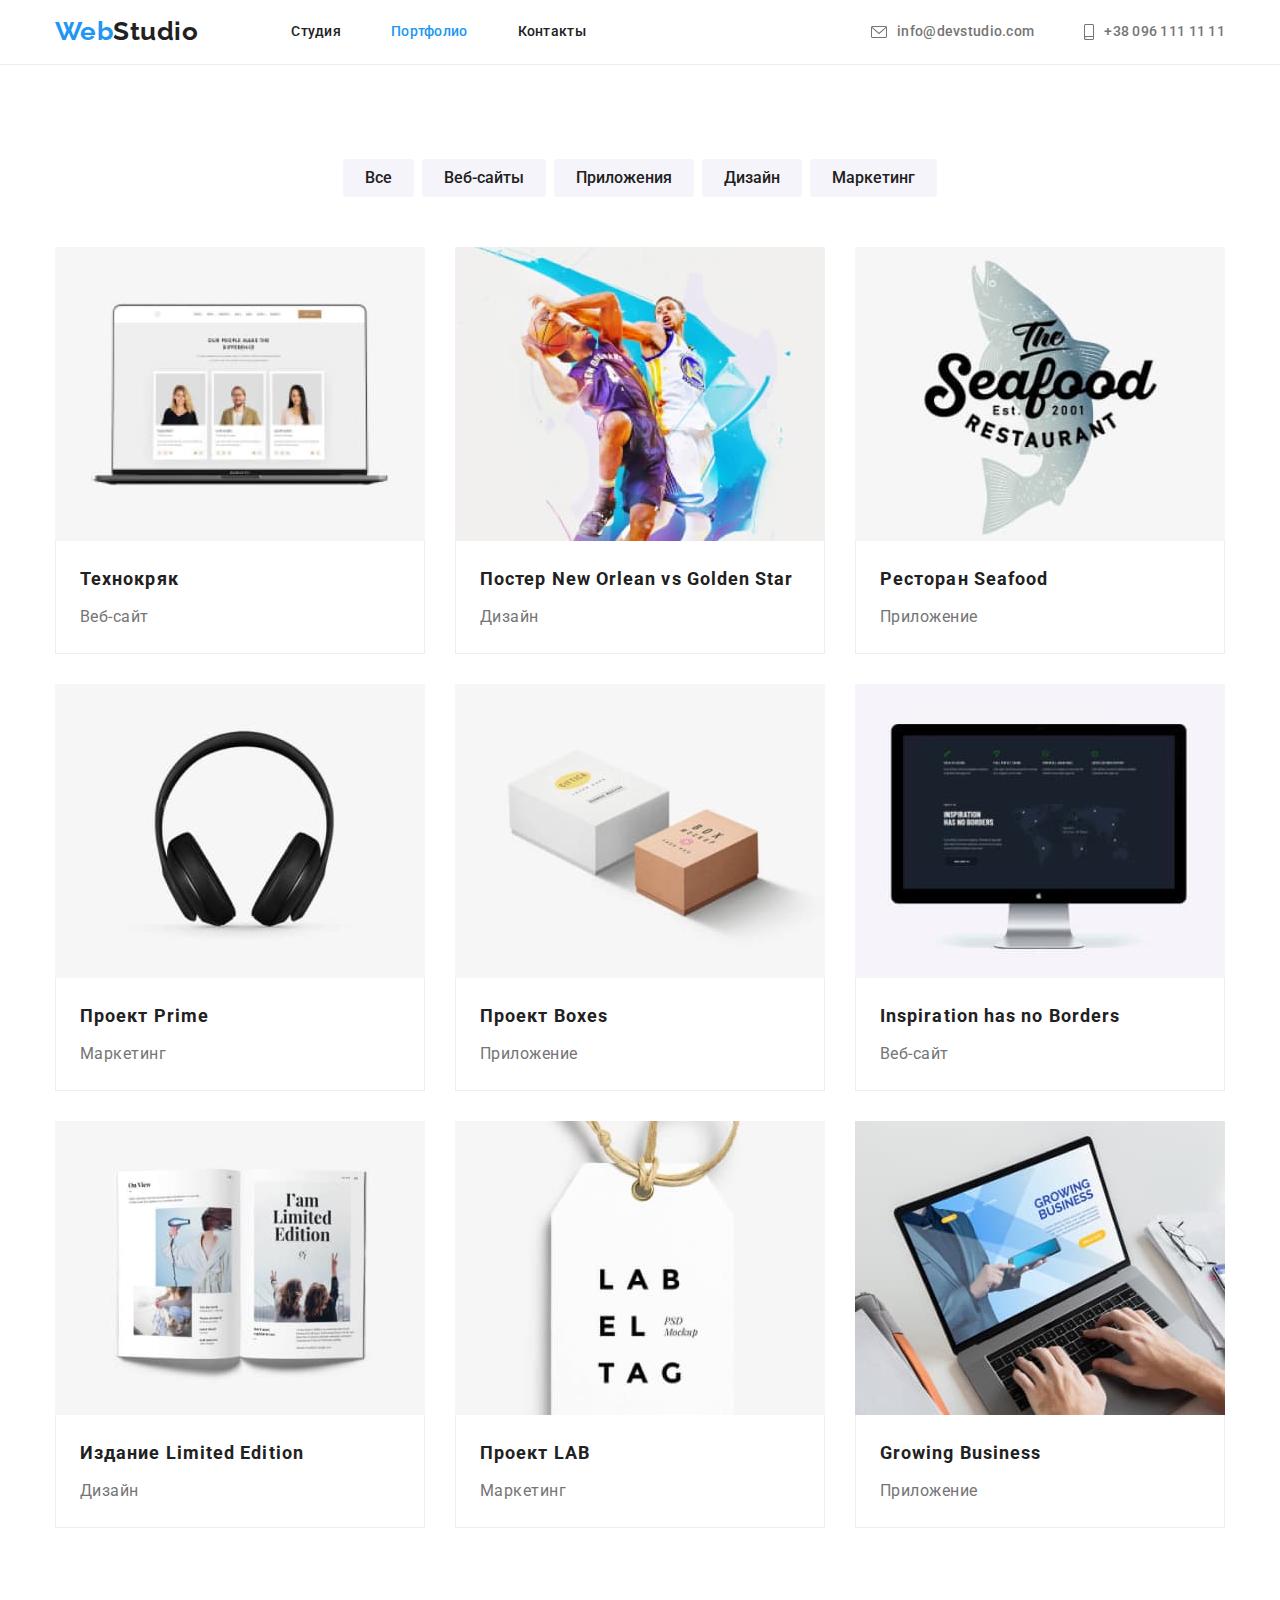
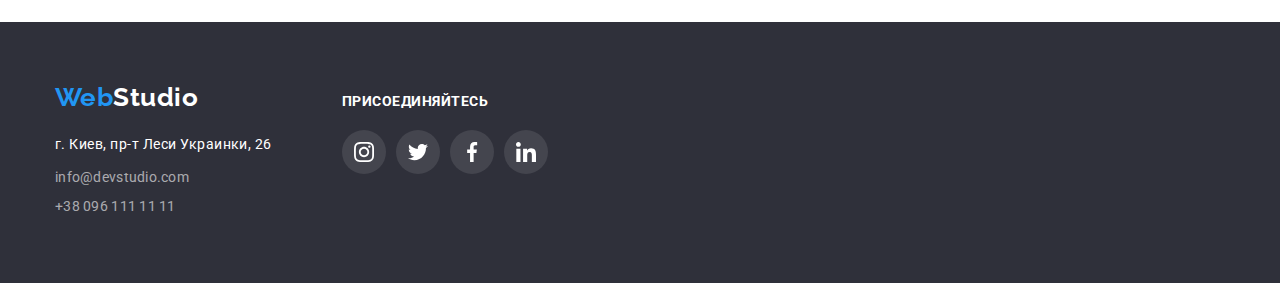
==== portfolio.html @ b36cdd22 "we-do title" ====
<!DOCTYPE html>
<html lang="ru">
  <head>
    <meta charset="UTF-8" />
    <meta name="viewport" content="width=device-width, initial-scale=1.0" />
    <title>WebStudio</title>

    <link
      href="https://fonts.googleapis.com/css2?family=Raleway:wght@700&family=Roboto:wght@400;500;700;900&display=swap"
      rel="stylesheet"
    />
    <link rel="stylesheet" href="./css/normalize.css" />
    <link rel="stylesheet" href="./css/styles.css" />
  </head>
  <body class="page">
    <header class="header">
      <div class="container head">
        <nav class="site-nav">
          <a href="./index.html" class="logo"
            ><span class="logoblue">Web</span>Studio</a
          >
          <ul class="site-nav list">
            <li class="site-nav item">
              <a href="./index.html" class="link nav">Студия</a>
            </li>
            <li class="site-nav item">
              <a href="./portfolio.html" class="link nav current">Портфолио</a>
            </li>
            <li class="site-nav item">
              <a href="" class="link nav">Контакты</a>
            </li>
          </ul>
        </nav>
        <ul class="site-nav list">
          <li class="site-nav item">
            <a href="mailto:info@devstudio.com" class="link nav mail">
              <svg class="envelope-icon">
                <use href="./img/sprite.svg#envelope"></use>
              </svg>
              info@devstudio.com
            </a>
          </li>
          <li class="site-nav item">
            <a href="tel:+380961111111" class="link nav phone">
              <svg class="smartphone-icon">
                <use href="./img/sprite.svg#smartphone"></use>
              </svg>
              +38 096 111 11 11
            </a>
          </li>
        </ul>
      </div>
    </header>

    <main>
      <section class="portfolio-section">
        <div class="container">
          <h1 class="section-title no-title">Портфолио</h1>

          <ul class="portfolio-nav list">
            <li class="portfolio-but-item">
              <button type="button" class="portfolio-nav button">Все</button>
            </li>
            <li class="portfolio-but-item">
              <button type="button" class="portfolio-nav button">
                Веб-сайты
              </button>
            </li>
            <li class="portfolio-but-item">
              <button type="button" class="portfolio-nav button">
                Приложения
              </button>
            </li>
            <li class="portfolio-but-item">
              <button type="button" class="portfolio-nav button">Дизайн</button>
            </li>
            <li class="portfolio-but-item">
              <button type="button" class="portfolio-nav button">
                Маркетинг
              </button>
            </li>
          </ul>
          <ul class="portfolio list">
            <li class="portfolio item">
              <img
                src="./img/technocrack.jpg"
                alt="Пример интерфейса сайта"
                class="portfolio-img"
                width="370"
              />

              <div class="card-text block">
                <h2 class="card-title">Технокряк</h2>
                <p class="card-text">Веб-сайт</p>
              </div>
            </li>
            <li class="portfolio item">
              <img
                src="./img/poster.jpg"
                alt="Постер"
                class="portfolio-img"
                width="370"
              />
              <div class="card-text block">
                <h2 class="card-title">Постер New Orlean vs Golden Star</h2>
                <p class="card-text">Дизайн</p>
              </div>
            </li>
            <li class="portfolio item">
              <img
                src="./img/restaurant.jpg"
                alt="Лого ресторана"
                class="portfolio-img"
                width="370"
              />
              <div class="card-text block">
                <h2 class="card-title">Ресторан Seafood</h2>
                <p class="card-text">Приложение</p>
              </div>
            </li>
            <li class="portfolio item">
              <img
                src="./img/headphones.jpg"
                alt="Наушники"
                class="portfolio-img"
                width="370"
              />
              <div class="card-text block">
                <h2 class="card-title">Проект Prime</h2>
                <p class="card-text">Маркетинг</p>
              </div>
            </li>
            <li class="portfolio item">
              <img
                src="./img/boxes.jpg"
                class="portfolio-img"
                alt="Коробки"
                width="370"
              />
              <div class="card-text block">
                <h2 class="card-title">Проект Boxes</h2>
                <p class="card-text">Приложение</p>
              </div>
            </li>
            <li class="portfolio item">
              <img
                src="./img/inspiration.jpg"
                alt="Вдохновение"
                class="portfolio-img"
                width="370"
              />
              <div class="card-text block">
                <h2 class="card-title">Inspiration has no Borders</h2>
                <p class="card-text">Веб-сайт</p>
              </div>
            </li>
            <li class="portfolio item">
              <img
                src="./img/magazine.jpg"
                alt="Открытый журнал"
                class="portfolio-img"
                width="370"
              />
              <div class="card-text block">
                <h2 class="card-title">Издание Limited Edition</h2>
                <p class="card-text">Дизайн</p>
              </div>
            </li>
            <li class="portfolio item">
              <img
                src="./img/label.jpg"
                alt="Ярлык"
                class="portfolio-img"
                width="370"
              />
              <div class="card-text block">
                <h2 class="card-title">Проект LAB</h2>
                <p class="card-text">Маркетинг</p>
              </div>
            </li>
            <li class="portfolio item">
              <img
                src="./img/businessapp.jpg"
                alt="Интерфейс приложения"
                class="portfolio-img"
                width="370"
              />
              <div class="card-text block">
                <h2 class="card-title">Growing Business</h2>
                <p class="card-text">Приложение</p>
              </div>
            </li>
          </ul>
        </div>
      </section>
    </main>

    <footer>
      <div class="container footer">
        <div class="contacts-footer">
          <a href="./index.html" class="logo footerlogo"
            ><span class="logoblue">Web</span>Studio</a
          >
          <address class="address">
            <p class="address-text">г. Киев, пр-т Леси Украинки, 26</p>
            <ul class="list">
              <li>
                <a href="mailto:info@devstudio.com" class="link footer-link"
                  >info@devstudio.com</a
                >
              </li>
              <li>
                <a href="tel:+380961111111" class="link footer-link"
                  >+38 096 111 11 11</a
                >
              </li>
            </ul>
          </address>
        </div>

        <div class="join-footer">
          <p class="join-text">присоединяйтесь</p>
          <ul class="social list">
            <li class="social-item">
              <a href="" class="icon-social">
                <svg class="social-icon-svg">
                  <use href="./img/sprite.svg#instagram"></use>
                </svg>
              </a>
            </li>
            <li class="social-item">
              <a href="" class="icon-social">
                <svg class="social-icon-svg">
                  <use href="./img/sprite.svg#twitter"></use>
                </svg>
              </a>
            </li>
            <li class="social-item">
              <a href="" class="icon-social">
                <svg class="social-icon-svg">
                  <use href="./img/sprite.svg#facebook"></use>
                </svg>
              </a>
            </li>
            <li class="social-item">
              <a href="" class="icon-social">
                <svg class="social-icon-svg">
                  <use href="./img/sprite.svg#linkedin"></use>
                </svg>
              </a>
            </li>
          </ul>
        </div>
      </div>
    </footer>
  </body>
</html>
---- css/styles.css ----
:root {
  --primary-text-color: #757575;
  --title-text-color: #212121;
  --accent-color: #2196f3;
  --white-color: #ffffff;
  --button-background: #f5f4fa;
  --footer-link-color: rgba(255, 255, 255, 0.6);
  --secondary-background: #2f303a;
  --grey-background: #f5f4fa;
  --icon-grey: #afb1b8;
}

*,
::after,
::before {
  box-sizing: border-box;
}

h1,
h2,
h3,
h4,
h5,
h6,
p {
  margin-top: 0;
  margin-bottom: 0;
}

img {
  display: block;
}

.container.head {
  display: flex;
  justify-content: space-between;
}

.container {
  margin-left: auto;
  margin-right: auto;
  width: 1200px;
  padding-left: 15px;
  padding-right: 15px;
}

.list {
  margin: 0;
  padding: 0;
  list-style: none;
}

.header {
  border-bottom: 1px solid #ececec;
}

.page {
  color: var(--primary-text-color);
  background-color: var(--white-color);

  font-family: Roboto, sans-serif;
  letter-spacing: 0.03em;
}
.logo {
  color: var(--title-text-color);

  font-family: Raleway;
  font-weight: bold;
  font-size: 26px;
  line-height: 1.2;
  text-decoration: none;
}
.logoblue {
  color: var(--accent-color);
}

/* Site nav */

.site-nav {
  display: flex;
  align-items: center;
}

.site-nav.list {
  margin-left: 93px;
}

.link {
  color: var(--title-text-color);

  font-weight: 500;
  font-size: 14px;
  line-height: 1.14;
  letter-spacing: 0.02em;
  text-decoration: none;
}

.link.nav {
  display: block;
  padding-top: 24px;
  padding-bottom: 24px;
}

.link.mail {
  color: var(--primary-text-color);
  display: inline-flex;
  align-items: center;
}

.envelope-icon {
  fill: currentColor;
  width: 16px;
  height: 12px;
  margin-right: 10px;
  background-size: contain;
  background-repeat: no-repeat;
  background-position: center;
}

.link.phone {
  color: var(--primary-text-color);
  display: inline-flex;
  align-items: center;
}

.smartphone-icon {
  fill: currentColor;
  width: 10px;
  height: 16px;
  margin-right: 10px;
  background-size: contain;
  background-repeat: no-repeat;
  background-position: center;
}

.link:hover,
.link:focus {
  color: var(--accent-color);
}
.link.current {
  color: var(--accent-color);
}

.site-nav .item {
  margin-right: 50px;
}

.site-nav .item:last-child {
  margin-right: 0;
}

.hero {
  display: flex;
  flex-direction: column;
  justify-content: center;
  align-items: center;
  max-width: 1600px;
  height: 600px;
  margin-left: auto;
  margin-right: auto;
  text-align: center;
  background-color: #c4c4c4;
  background-image: linear-gradient(
      rgba(47, 48, 58, 0.4) 0%,
      rgba(47, 48, 58, 0.4) 100%
    ),
    url(../img/hero-background.jpg);
  background-repeat: no-repeat;
  background-position: center;
  background-size: cover;
}

.hero-title {
  margin-top: 0;
  margin-bottom: 30px;
  margin-left: auto;
  margin-right: auto;
  width: 696px;
  color: var(--white-color);

  font-weight: 900;
  font-size: 44px;
  line-height: 1.36;
  letter-spacing: 0.06em;
  text-transform: uppercase;
}

.section {
  padding-top: 94px;
  padding-bottom: 94px;
  color: var(--primary-text-color);

  font-size: 14px;
  line-height: 1.7;
}

.section-title {
  margin-top: 0;
  margin-bottom: 50px;
  color: var(--title-text-color);

  font-weight: 700;
  font-size: 36px;
  line-height: 1.7;

  text-align: center;
}

.section-title.no-title {
  margin-bottom: 0;
  font-size: 0;
}

.section.feature {
  padding-bottom: 0;
}

.feature.list {
  display: flex;
  justify-content: center;
}
.feature-title {
  margin-bottom: 10px;
  color: var(--title-text-color);

  font-weight: 700;
  font-size: 14px;
  line-height: 1.14;
  text-transform: uppercase;
}
.feature.item {
  margin-right: 30px;
  width: 270px;
}

.feature.item:last-child {
  margin-right: 0;
}
.feature-icon-block {
  display: block;
  margin-bottom: 30px;
  padding: 25px 100px;
  background-color: var(--button-background);
}

.feature-icon {
  width: 70px;
  height: 70px;
}

.feature-text {
  font-size: 14px;
  line-height: 1.7;
}

.we-do.list {
  display: flex;
  justify-content: center;
}

.we-do.item {
  width: 370px;
  margin-right: 30px;
}
.we-do.item:last-child {
  margin-right: 0;
}

.we-do-img {
  display: block;
}

.we-do-title {
  position: relative;
}

.we-do-text {
  background-color: rgba(47, 48, 58, 0.8);
  color: var(--white-color);
  position: absolute;
  padding-top: 27px;
  padding-bottom: 27px;
  font-weight: 700;
  font-size: 14px;
  line-height: 1, 14;
  text-align: center;
  text-transform: uppercase;
  width: 370px;
  bottom: 0;
  right: 0;
}

.section.team {
  background-color: var(--grey-background);
}

.team.list {
  display: flex;
  justify-content: center;
}

.team.item {
  border-radius: 4px;
  box-shadow: 0px 1px 3px rgba(0, 0, 0, 0.12), 0px 1px 1px rgba(0, 0, 0, 0.14),
    0px 2px 1px rgba(0, 0, 0, 0.2);
  margin-right: 30px;
  background-color: var(--white-color);
}

.team.item:last-child {
  margin-right: 0;
}

.team-content {
  padding-top: 30px;
  padding-bottom: 30px;
  padding-left: 30px;
  padding-right: 30px;
}

.team-title {
  margin-bottom: 10px;
  color: var(--title-text-color);
  text-align: center;

  font-weight: 500;
  font-size: 16px;
  line-height: 1.19;
}
.team-img {
  display: block;
}

.team-text {
  margin-bottom: 16px;
  font-size: 16px;
  line-height: 1.19;
  text-align: center;
}

.social.list {
  display: flex;
  justify-content: center;
  height: 44px;
}

.icon-social {
  display: flex;
  justify-content: center;
  align-items: center;
  width: 44px;
  height: 44px;
  color: var(--icon-grey);
  background-color: var(--white-color);
  border-radius: 50%;
}

.social-icon-svg {
  width: 20px;
  height: 20px;
  fill: currentColor;
}

.icon-social:hover,
.icon-social:focus {
  background-color: var(--accent-color);
  color: var(--white-color);
}

.social-item {
  margin-right: 10px;
}
.social-item:last-child {
  margin-right: 0;
}

.card-title {
  padding-bottom: 4px;
  color: var(--title-text-color);
  font-weight: 700;
  font-size: 18px;
  line-height: 2;
  letter-spacing: 0.06em;
}

.card-text {
  font-size: 16px;
  line-height: 2;
}

.button {
  display: inline-block;
  border-radius: 4px;

  background-color: var(--accent-color);
  color: var(--white-color);

  font-family: inherit;
  text-decoration: none;
  text-align: center;
}

.hero > .button {
  display: flex;
  align-items: center;
  min-width: 200px;
  min-height: 50px;
  padding: 10px 32px;

  font-weight: 700;
  font-size: 16px;
  line-height: 1, 9;

  letter-spacing: 0.06em;
}
.hero > .button:hover {
  background: #188ce8;
}

.clients.list {
  display: flex;
  justify-content: center;
}

.clients.item {
  margin-right: 30px;
}
.clients.item:last-child {
  margin-right: 0;
}
.clients-link {
  width: 170px;
  height: 90px;
  display: flex;
  justify-content: center;
  align-items: center;
  border: 1px solid;
  border-color: var(--icon-grey);
  color: var(--icon-grey);
  box-sizing: border-box;
  border-radius: 4px;
}

.clients-link:hover {
  border-color: var(--accent-color);
  color: var(--accent-color);
}

.clients-icon {
  fill: currentColor;
}
.clients-icon.logo-1 {
  width: 44px;
  height: 49px;
}
.clients-icon.logo-2 {
  width: 40px;
  height: 52px;
}
.clients-icon.logo-3 {
  width: 41px;
  height: 43px;
}
.clients-icon.logo-4 {
  width: 80px;
  height: 42px;
}
.clients-icon.logo-5 {
  width: 59px;
  height: 47px;
}
.clients-icon.logo-6 {
  width: 88px;
  height: 45px;
}

.clients.section-title {
  margin-bottom: 50px;
}

.client-img {
  width: 170px;
  height: 90px;
}

.portfolio-section {
  padding-top: 94px;
  padding-bottom: 94px;
}

.portfolio-nav.list {
  display: flex;
  justify-content: center;
  margin-bottom: 50px;
}

.portfolio-nav.button {
  padding: 6px 22px;
  border-radius: 4px;
  border: 0;
  background-color: var(--button-background);
  color: var(--title-text-color);

  font-weight: 500;
  font-size: 16px;
  line-height: 1.6;
}

.portfolio-nav.button:hover,
.portfolio-nav.button:focus {
  background-color: var(--accent-color);
  color: var(--white-color);
  cursor: pointer;
}

.portfolio-but-item {
  margin-right: 8px;
}

.portfolio-but-item:last-child {
  margin-right: 0;
}

.portfolio.list {
  display: flex;
  flex-wrap: wrap;
}

.portfolio.item {
  width: 370px;
  margin-right: 30px;
  margin-bottom: 30px;
}

.card-text.block {
  border-left: 1px;
  border-right: 1px;
  border-bottom: 1px;
  border-left-style: solid;
  border-right-style: solid;
  border-bottom-style: solid;
  border-color: #eeeeee;

  padding-left: 24px;
  padding-right: 24px;
  padding-top: 20px;
  padding-bottom: 20px;
}

.portfolio.item:nth-child(3n) {
  margin-right: 0;
  margin-bottom: 30px;
}

.portfolio.item:nth-last-child(-n + 3) {
  margin-bottom: 0;
}

.portfolio-img {
  display: block;
}

.portfolio.item:hover {
  box-shadow: 0px 1px 1px rgba(0, 0, 0, 0.12), 0px 4px 4px rgba(0, 0, 0, 0.06),
    1px 4px 6px rgba(0, 0, 0, 0.16);
  cursor: pointer;
}

footer {
  padding-top: 60px;
  padding-bottom: 60px;
  background-color: #2f303a;
}

.address {
  color: var(--white-color);

  font-style: normal;
  font-size: 14px;
  line-height: 1.7;
}
.address-text {
  display: inline-block;
  margin-bottom: 9px;
}

.footer-link {
  display: inline-block;
  margin-bottom: 9px;
  color: var(--footer-link-color);

  font-weight: 400;
}

.logo.footerlogo {
  display: inline-block;
  margin-bottom: 20px;
  color: var(--white-color);
}

.container.footer {
  display: flex;
}

.contacts-footer {
  margin-right: 70px;
}

.join-footer {
  margin-top: 12px;
}

.join-text {
  font-weight: 700;
  font-size: 14px;
  line-height: 1.14;
  text-transform: uppercase;
  color: var(--white-color);
  margin-bottom: 20px;
}

footer .social.list {
  display: flex;
}

footer .icon-social {
  display: flex;
  justify-content: center;
  align-items: center;
  width: 44px;
  height: 44px;
  background-color: rgba(255, 255, 255, 0.1);
  border-radius: 50%;
}

footer .icon-social:hover,
.icon-social:focus {
  background-color: var(--accent-color);
}

footer .social-icon-svg {
  width: 20px;
  height: 20px;
  fill: var(--white-color);
}

.icon {
  width: 50px;
  height: 50px;
  margin: 0.5em;
}
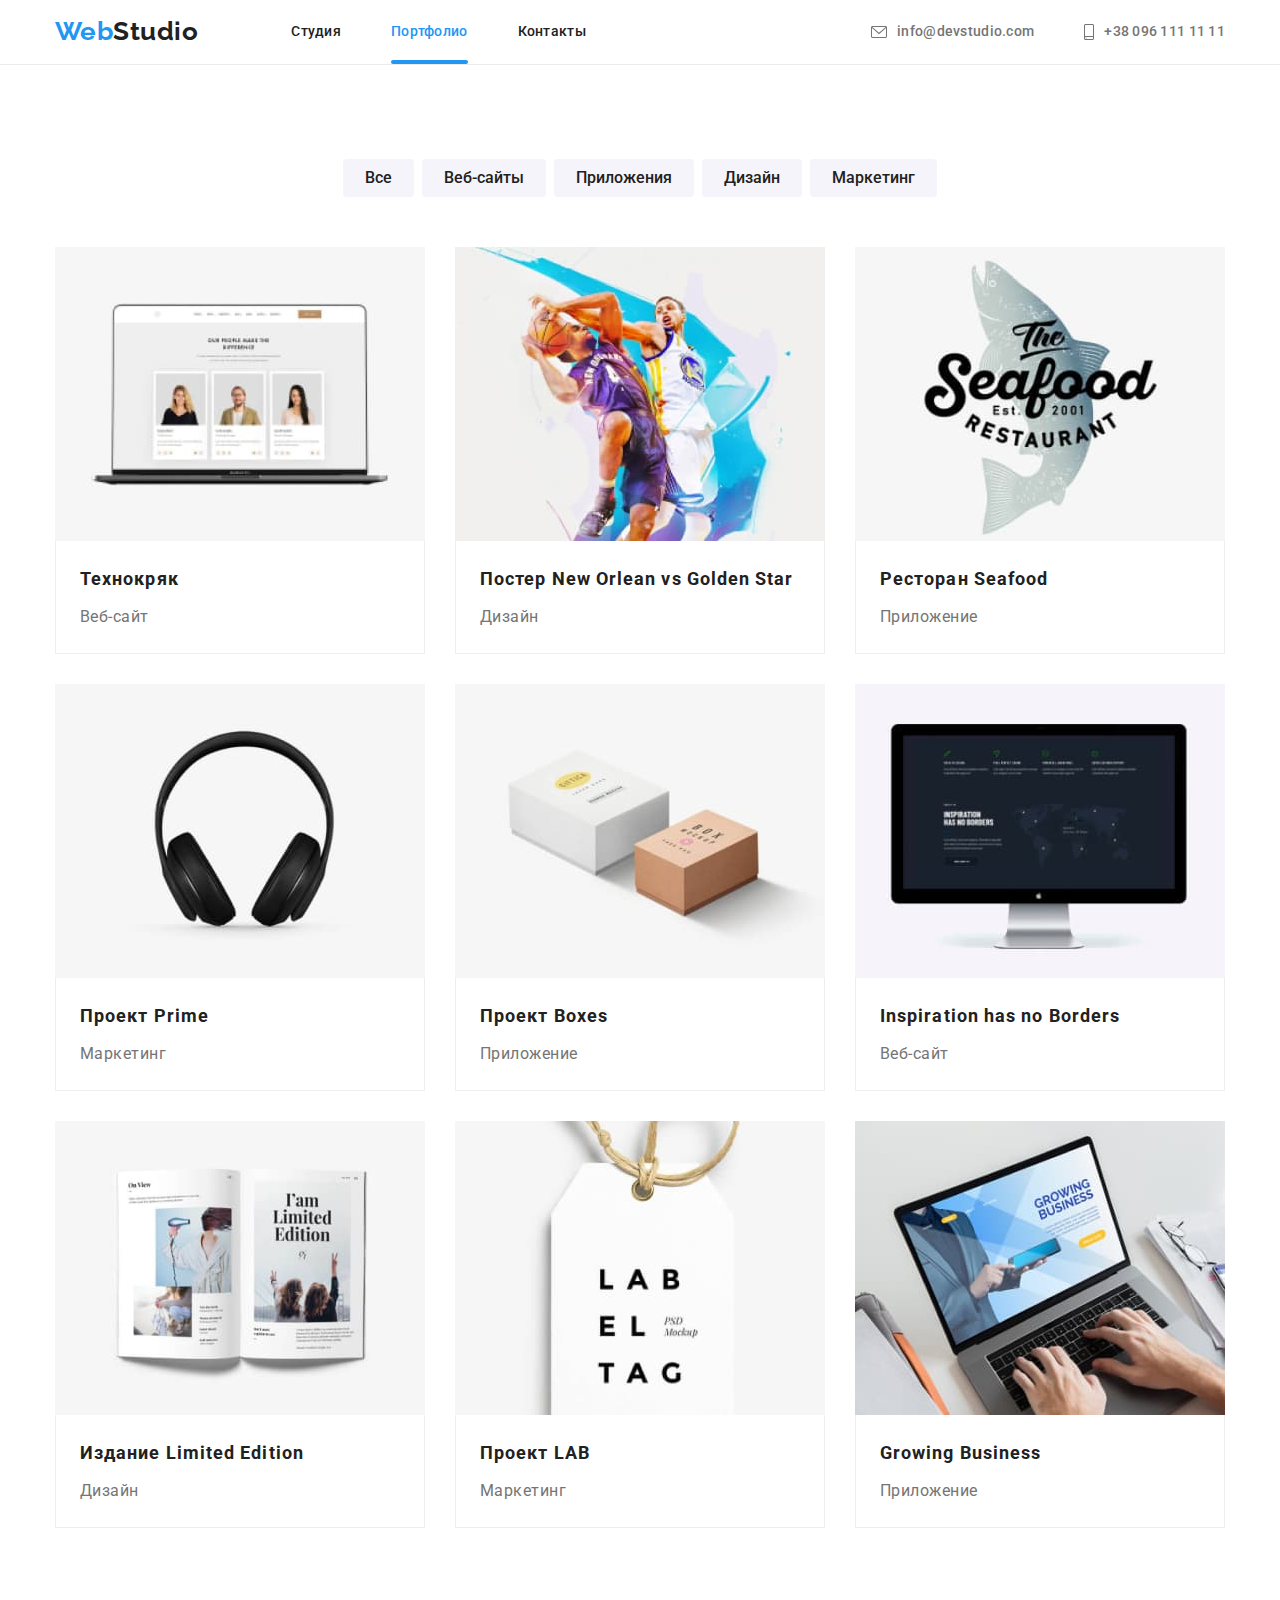
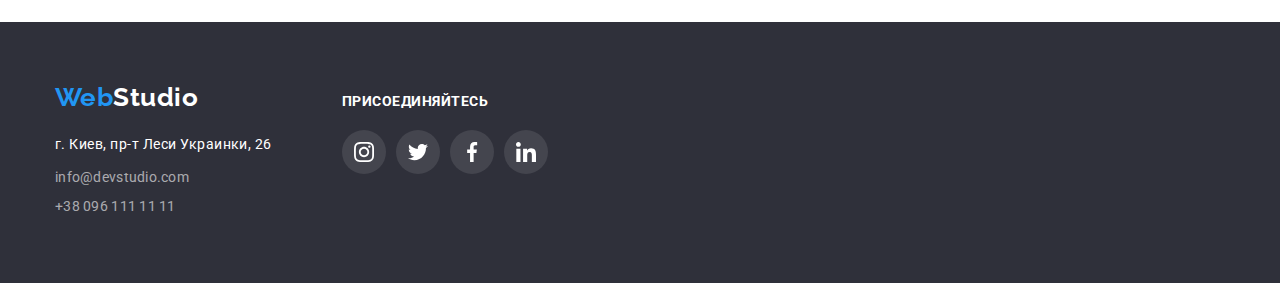
==== commit ea435135: "hidden-text" ====
--- a/portfolio.html
+++ b/portfolio.html
@@ -82,113 +82,193 @@
           </ul>
           <ul class="portfolio list">
             <li class="portfolio item">
-              <img
-                src="./img/technocrack.jpg"
-                alt="Пример интерфейса сайта"
-                class="portfolio-img"
-                width="370"
-              />
-
-              <div class="card-text block">
-                <h2 class="card-title">Технокряк</h2>
-                <p class="card-text">Веб-сайт</p>
-              </div>
-            </li>
-            <li class="portfolio item">
-              <img
-                src="./img/poster.jpg"
-                alt="Постер"
-                class="portfolio-img"
-                width="370"
-              />
-              <div class="card-text block">
-                <h2 class="card-title">Постер New Orlean vs Golden Star</h2>
-                <p class="card-text">Дизайн</p>
-              </div>
-            </li>
-            <li class="portfolio item">
-              <img
-                src="./img/restaurant.jpg"
-                alt="Лого ресторана"
-                class="portfolio-img"
-                width="370"
-              />
-              <div class="card-text block">
-                <h2 class="card-title">Ресторан Seafood</h2>
-                <p class="card-text">Приложение</p>
-              </div>
-            </li>
-            <li class="portfolio item">
-              <img
-                src="./img/headphones.jpg"
-                alt="Наушники"
-                class="portfolio-img"
-                width="370"
-              />
-              <div class="card-text block">
-                <h2 class="card-title">Проект Prime</h2>
-                <p class="card-text">Маркетинг</p>
-              </div>
-            </li>
-            <li class="portfolio item">
-              <img
-                src="./img/boxes.jpg"
-                class="portfolio-img"
-                alt="Коробки"
-                width="370"
-              />
-              <div class="card-text block">
-                <h2 class="card-title">Проект Boxes</h2>
-                <p class="card-text">Приложение</p>
-              </div>
-            </li>
-            <li class="portfolio item">
-              <img
-                src="./img/inspiration.jpg"
-                alt="Вдохновение"
-                class="portfolio-img"
-                width="370"
-              />
-              <div class="card-text block">
-                <h2 class="card-title">Inspiration has no Borders</h2>
-                <p class="card-text">Веб-сайт</p>
-              </div>
-            </li>
-            <li class="portfolio item">
-              <img
-                src="./img/magazine.jpg"
-                alt="Открытый журнал"
-                class="portfolio-img"
-                width="370"
-              />
-              <div class="card-text block">
-                <h2 class="card-title">Издание Limited Edition</h2>
-                <p class="card-text">Дизайн</p>
-              </div>
-            </li>
-            <li class="portfolio item">
-              <img
-                src="./img/label.jpg"
-                alt="Ярлык"
-                class="portfolio-img"
-                width="370"
-              />
-              <div class="card-text block">
-                <h2 class="card-title">Проект LAB</h2>
-                <p class="card-text">Маркетинг</p>
-              </div>
-            </li>
-            <li class="portfolio item">
-              <img
-                src="./img/businessapp.jpg"
-                alt="Интерфейс приложения"
-                class="portfolio-img"
-                width="370"
-              />
-              <div class="card-text block">
-                <h2 class="card-title">Growing Business</h2>
-                <p class="card-text">Приложение</p>
-              </div>
+              <a href="" class="portfolio-link">
+                <div class="text-hidden">
+                  <img
+                    src="./img/technocrack.jpg"
+                    alt="Пример интерфейса сайта"
+                    class="portfolio-img"
+                    width="370"
+                  />
+                  <p class="text-comment">
+                    Технокряк это современная площадка распространения
+                    коронавируса. Компании используют эту платформу для
+                    цифрового шпионажа и атак на защищённые сервера конкурентов.
+                  </p>
+                </div>
+                <div class="card-text block">
+                  <h2 class="card-title">Технокряк</h2>
+                  <p class="card-text">Веб-сайт</p>
+                </div>
+              </a>
+            </li>
+            <li class="portfolio item">
+              <a href="" class="portfolio-link">
+                <div class="text-hidden">
+                  <img
+                    src="./img/poster.jpg"
+                    alt="Постер"
+                    class="portfolio-img"
+                    width="370"
+                  />
+                  <p class="text-comment">
+                    Технокряк это современная площадка распространения
+                    коронавируса. Компании используют эту платформу для
+                    цифрового шпионажа и атак на защищённые сервера конкурентов.
+                  </p>
+                </div>
+                <div class="card-text block">
+                  <h2 class="card-title">Постер New Orlean vs Golden Star</h2>
+                  <p class="card-text">Дизайн</p>
+                </div>
+              </a>
+            </li>
+            <li class="portfolio item">
+              <a href="" class="portfolio-link">
+                <div class="text-hidden">
+                  <img
+                    src="./img/restaurant.jpg"
+                    alt="Лого ресторана"
+                    class="portfolio-img"
+                    width="370"
+                  />
+                  <p class="text-comment">
+                    Технокряк это современная площадка распространения
+                    коронавируса. Компании используют эту платформу для
+                    цифрового шпионажа и атак на защищённые сервера конкурентов.
+                  </p>
+                </div>
+                <div class="card-text block">
+                  <h2 class="card-title">Ресторан Seafood</h2>
+                  <p class="card-text">Приложение</p>
+                </div>
+              </a>
+            </li>
+            <li class="portfolio item">
+              <a href="" class="portfolio-link">
+                <div class="text-hidden">
+                  <img
+                    src="./img/headphones.jpg"
+                    alt="Наушники"
+                    class="portfolio-img"
+                    width="370"
+                  />
+                  <p class="text-comment">
+                    Технокряк это современная площадка распространения
+                    коронавируса. Компании используют эту платформу для
+                    цифрового шпионажа и атак на защищённые сервера конкурентов.
+                  </p>
+                </div>
+                <div class="card-text block">
+                  <h2 class="card-title">Проект Prime</h2>
+                  <p class="card-text">Маркетинг</p>
+                </div>
+              </a>
+            </li>
+            <li class="portfolio item">
+              <a href="" class="portfolio-link">
+                <div class="text-hidden">
+                  <img
+                    src="./img/boxes.jpg"
+                    class="portfolio-img"
+                    alt="Коробки"
+                    width="370"
+                  />
+                  <p class="text-comment">
+                    Технокряк это современная площадка распространения
+                    коронавируса. Компании используют эту платформу для
+                    цифрового шпионажа и атак на защищённые сервера конкурентов.
+                  </p>
+                </div>
+                <div class="card-text block">
+                  <h2 class="card-title">Проект Boxes</h2>
+                  <p class="card-text">Приложение</p>
+                </div>
+              </a>
+            </li>
+            <li class="portfolio item">
+              <a href="" class="portfolio-link">
+                <div class="text-hidden">
+                  <img
+                    src="./img/inspiration.jpg"
+                    alt="Вдохновение"
+                    class="portfolio-img"
+                    width="370"
+                  />
+                  <p class="text-comment">
+                    Технокряк это современная площадка распространения
+                    коронавируса. Компании используют эту платформу для
+                    цифрового шпионажа и атак на защищённые сервера конкурентов.
+                  </p>
+                </div>
+                <div class="card-text block">
+                  <h2 class="card-title">Inspiration has no Borders</h2>
+                  <p class="card-text">Веб-сайт</p>
+                </div>
+              </a>
+            </li>
+            <li class="portfolio item">
+              <a href="" class="portfolio-link">
+                <div class="text-hidden">
+                  <img
+                    src="./img/magazine.jpg"
+                    alt="Открытый журнал"
+                    class="portfolio-img"
+                    width="370"
+                  />
+                  <p class="text-comment">
+                    Технокряк это современная площадка распространения
+                    коронавируса. Компании используют эту платформу для
+                    цифрового шпионажа и атак на защищённые сервера конкурентов.
+                  </p>
+                </div>
+                <div class="card-text block">
+                  <h2 class="card-title">Издание Limited Edition</h2>
+                  <p class="card-text">Дизайн</p>
+                </div>
+              </a>
+            </li>
+            <li class="portfolio item">
+              <a href="" class="portfolio-link">
+                <div class="text-hidden">
+                  <img
+                    src="./img/label.jpg"
+                    alt="Ярлык"
+                    class="portfolio-img"
+                    width="370"
+                  />
+                  <p class="text-comment">
+                    Технокряк это современная площадка распространения
+                    коронавируса. Компании используют эту платформу для
+                    цифрового шпионажа и атак на защищённые сервера конкурентов.
+                  </p>
+                </div>
+                <div class="card-text block">
+                  <h2 class="card-title">Проект LAB</h2>
+                  <p class="card-text">Маркетинг</p>
+                </div>
+              </a>
+            </li>
+            <li class="portfolio item">
+              <a href="" class="portfolio-link">
+                <div class="text-hidden">
+                  <img
+                    src="./img/businessapp.jpg"
+                    alt="Интерфейс приложения"
+                    class="portfolio-img"
+                    width="370"
+                  />
+                  <p class="text-comment">
+                    Технокряк это современная площадка распространения
+                    коронавируса. Компании используют эту платформу для
+                    цифрового шпионажа и атак на защищённые сервера конкурентов.
+                  </p>
+                </div>
+                <div class="card-text block">
+                  <h2 class="card-title">Growing Business</h2>
+                  <p class="card-text">Приложение</p>
+                </div>
+              </a>
             </li>
           </ul>
         </div>
--- a/css/styles.css
+++ b/css/styles.css
@@ -138,7 +138,20 @@
   color: var(--accent-color);
 }
 .link.current {
+  position: relative;
   color: var(--accent-color);
+}
+
+.link.current::after {
+  position: absolute;
+  content: "";
+  width: 100%;
+  height: 4px;
+  bottom: 0px;
+  left: 0px;
+
+  background: var(--accent-color);
+  border-radius: 2px;
 }
 
 .site-nav .item {
@@ -275,19 +288,20 @@
 }
 
 .we-do-text {
-  background-color: rgba(47, 48, 58, 0.8);
-  color: var(--white-color);
   position: absolute;
   padding-top: 27px;
   padding-bottom: 27px;
+  width: 370px;
+  bottom: 0;
+  right: 0;
+
+  background-color: rgba(47, 48, 58, 0.8);
+  color: var(--white-color);
   font-weight: 700;
   font-size: 14px;
   line-height: 1, 14;
   text-align: center;
   text-transform: uppercase;
-  width: 370px;
-  bottom: 0;
-  right: 0;
 }
 
 .section.team {
@@ -386,6 +400,8 @@
 .card-text {
   font-size: 16px;
   line-height: 2;
+  color: var(--primary-text-color);
+  text-decoration: none;
 }
 
 .button {
@@ -563,7 +579,35 @@
 .portfolio.item:hover {
   box-shadow: 0px 1px 1px rgba(0, 0, 0, 0.12), 0px 4px 4px rgba(0, 0, 0, 0.06),
     1px 4px 6px rgba(0, 0, 0, 0.16);
-  cursor: pointer;
+}
+
+.text-hidden {
+  position: relative;
+}
+
+.portfolio-link {
+  width: 370px;
+  text-decoration: none;
+}
+
+.text-comment {
+  position: absolute;
+  top: 0;
+  left: 0;
+  width: 100%;
+  height: 100%;
+  padding: 63px 23px;
+
+  opacity: 0;
+  background-color: rgba(33, 150, 243, 0.9);
+  color: var(--white-color);
+  font-size: 18px;
+  line-height: 1.56;
+}
+
+.portfolio-link:hover .text-comment,
+.portfolio-link:focus .text-comment {
+  opacity: 1;
 }
 
 footer {
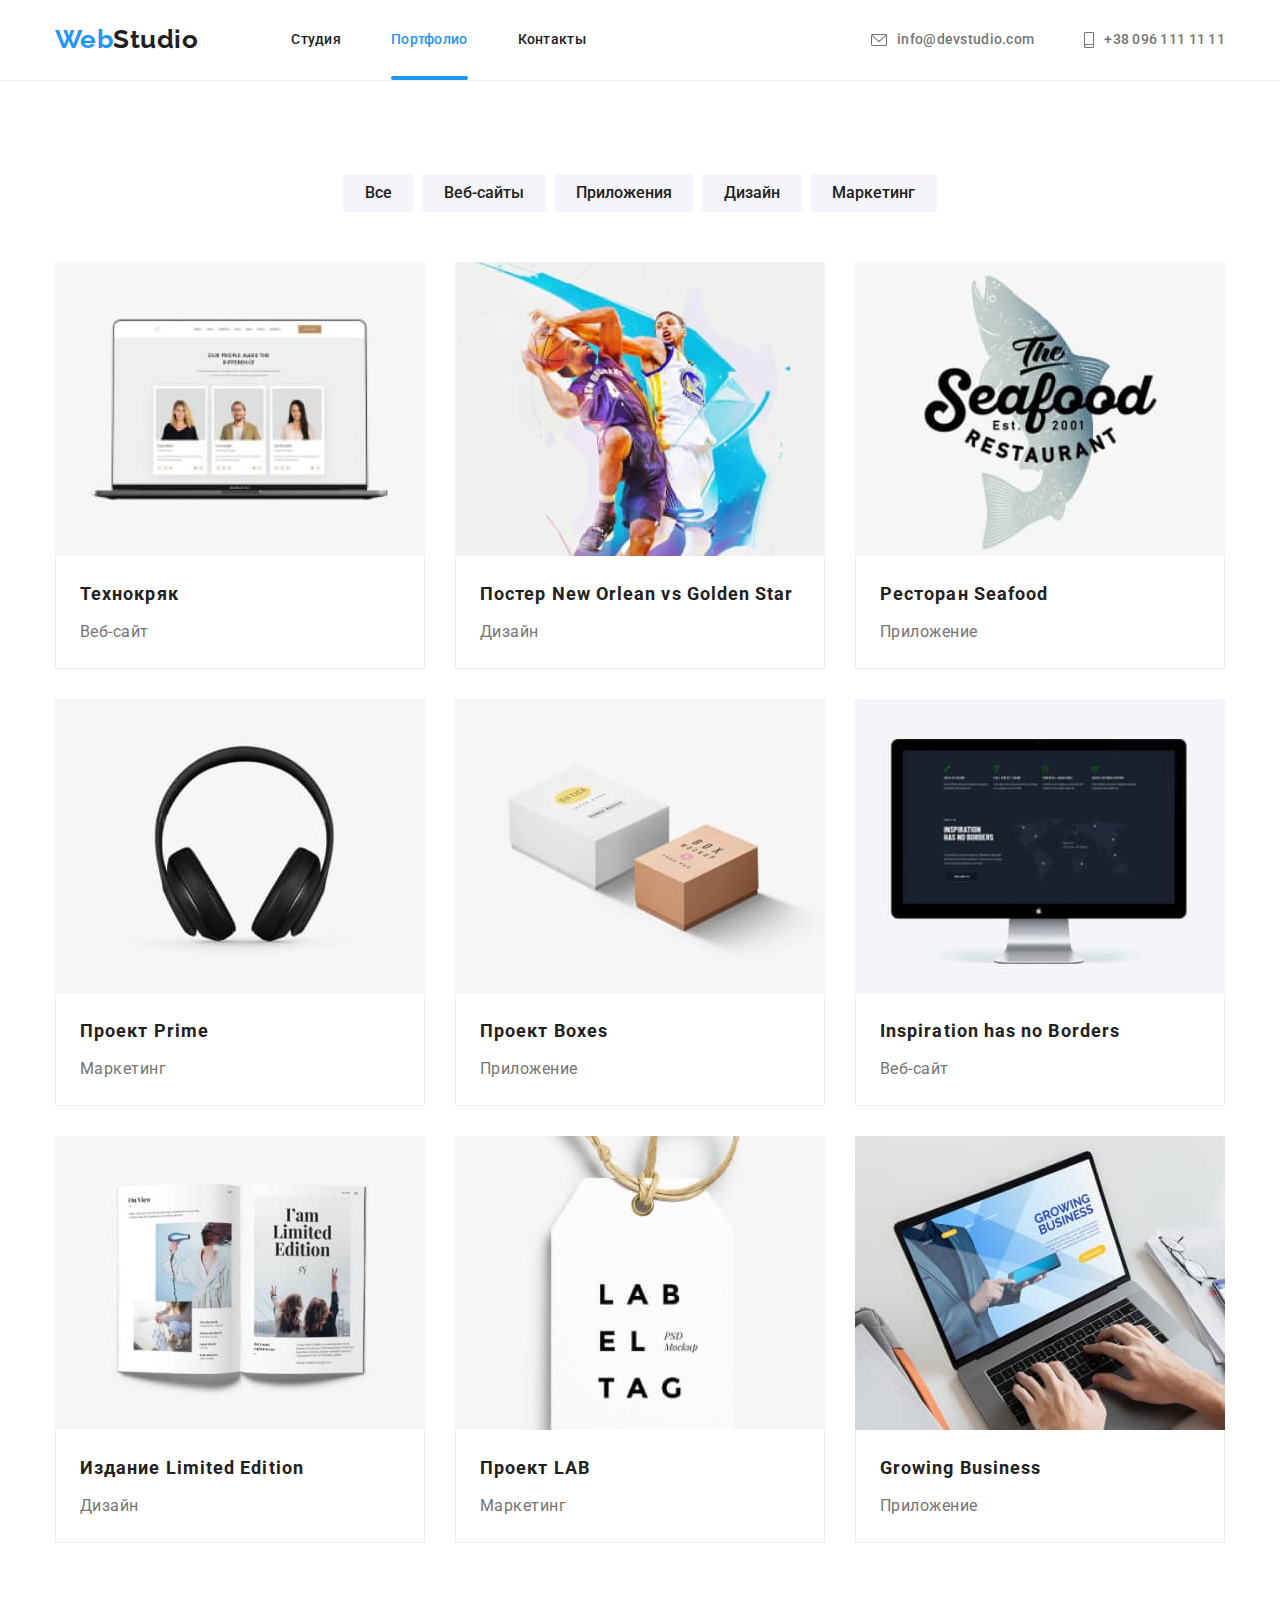
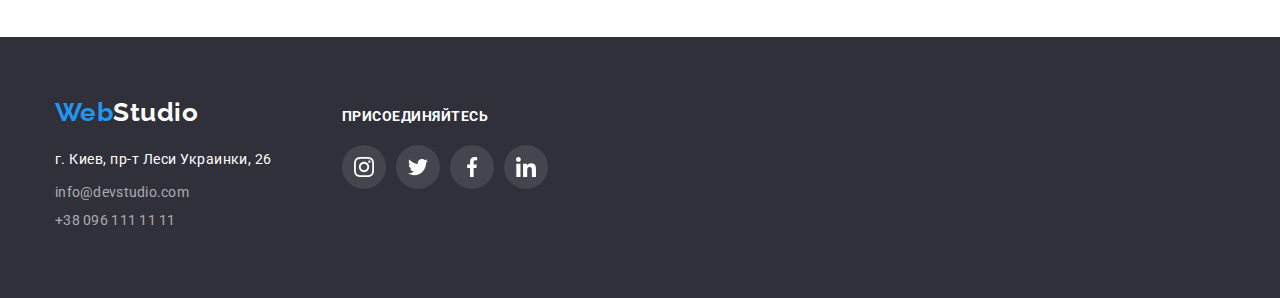
==== commit dceb0909: "fix header" ====
--- a/portfolio.html
+++ b/portfolio.html
@@ -88,7 +88,6 @@
                     src="./img/technocrack.jpg"
                     alt="Пример интерфейса сайта"
                     class="portfolio-img"
-                    width="370"
                   />
                   <p class="text-comment">
                     Технокряк это современная площадка распространения
@@ -109,7 +108,6 @@
                     src="./img/poster.jpg"
                     alt="Постер"
                     class="portfolio-img"
-                    width="370"
                   />
                   <p class="text-comment">
                     Технокряк это современная площадка распространения
@@ -130,7 +128,6 @@
                     src="./img/restaurant.jpg"
                     alt="Лого ресторана"
                     class="portfolio-img"
-                    width="370"
                   />
                   <p class="text-comment">
                     Технокряк это современная площадка распространения
@@ -151,7 +148,6 @@
                     src="./img/headphones.jpg"
                     alt="Наушники"
                     class="portfolio-img"
-                    width="370"
                   />
                   <p class="text-comment">
                     Технокряк это современная площадка распространения
@@ -172,7 +168,6 @@
                     src="./img/boxes.jpg"
                     class="portfolio-img"
                     alt="Коробки"
-                    width="370"
                   />
                   <p class="text-comment">
                     Технокряк это современная площадка распространения
@@ -193,7 +188,6 @@
                     src="./img/inspiration.jpg"
                     alt="Вдохновение"
                     class="portfolio-img"
-                    width="370"
                   />
                   <p class="text-comment">
                     Технокряк это современная площадка распространения
@@ -214,7 +208,6 @@
                     src="./img/magazine.jpg"
                     alt="Открытый журнал"
                     class="portfolio-img"
-                    width="370"
                   />
                   <p class="text-comment">
                     Технокряк это современная площадка распространения
@@ -235,7 +228,6 @@
                     src="./img/label.jpg"
                     alt="Ярлык"
                     class="portfolio-img"
-                    width="370"
                   />
                   <p class="text-comment">
                     Технокряк это современная площадка распространения
@@ -256,7 +248,6 @@
                     src="./img/businessapp.jpg"
                     alt="Интерфейс приложения"
                     class="portfolio-img"
-                    width="370"
                   />
                   <p class="text-comment">
                     Технокряк это современная площадка распространения
--- a/css/styles.css
+++ b/css/styles.css
@@ -27,6 +27,10 @@
   margin-bottom: 0;
 }
 
+main {
+  position: relative;
+}
+
 img {
   display: block;
 }
@@ -51,13 +55,21 @@
 }
 
 .header {
+  position: fixed;
+  width: 100%;
+  min-height: 80px;
+  top: 0;
+  left: 0;
+  z-index: 1;
+
+  background-color: var(--white-color);
   border-bottom: 1px solid #ececec;
 }
 
 .page {
   color: var(--primary-text-color);
   background-color: var(--white-color);
-
+  padding-top: 80px;
   font-family: Roboto, sans-serif;
   letter-spacing: 0.03em;
 }
@@ -97,8 +109,8 @@
 
 .link.nav {
   display: block;
-  padding-top: 24px;
-  padding-bottom: 24px;
+  padding-top: 32px;
+  padding-bottom: 32px;
 }
 
 .link.mail {
@@ -198,6 +210,56 @@
   text-transform: uppercase;
 }
 
+.backdrop {
+  position: fixed;
+  top: 0;
+  left: 0;
+  width: 100%;
+  height: 100%;
+  background-color: rgba(0, 0, 0, 0.2);
+}
+
+.backdrop.is-hidden {
+  opacity: 0;
+  pointer-events: none;
+}
+
+.modal {
+  position: absolute;
+
+  top: 50%;
+  left: 50%;
+  transform: translate(-50%, -50%);
+  min-width: 528px;
+  min-height: 581px;
+  background-color: var(--white-color);
+}
+
+.button-close {
+  position: absolute;
+
+  display: flex;
+  justify-content: center;
+  align-items: center;
+
+  right: 8px;
+  top: 8px;
+  color: #000000;
+  background-color: var(--white-color);
+  border-radius: 50%;
+
+  width: 30px;
+  height: 30px;
+  border: 1px solid rgba(0, 0, 0, 0.1);
+  cursor: pointer;
+}
+
+.icon-close {
+  width: 11px;
+  height: 11px;
+  fill: currentColor;
+}
+
 .section {
   padding-top: 94px;
   padding-bottom: 94px;
@@ -243,7 +305,7 @@
 }
 .feature.item {
   margin-right: 30px;
-  width: 270px;
+  width: calc((100% - 90px) / 4);
 }
 
 .feature.item:last-child {
@@ -272,7 +334,7 @@
 }
 
 .we-do.item {
-  width: 370px;
+  width: calc((100% - 60px) / 3);
   margin-right: 30px;
 }
 .we-do.item:last-child {
@@ -281,6 +343,7 @@
 
 .we-do-img {
   display: block;
+  width: 100%;
 }
 
 .we-do-title {
@@ -299,7 +362,7 @@
   color: var(--white-color);
   font-weight: 700;
   font-size: 14px;
-  line-height: 1, 14;
+  line-height: 1.14;
   text-align: center;
   text-transform: uppercase;
 }
@@ -314,6 +377,7 @@
 }
 
 .team.item {
+  width: calc((100% - 60px) / 3);
   border-radius: 4px;
   box-shadow: 0px 1px 3px rgba(0, 0, 0, 0.12), 0px 1px 1px rgba(0, 0, 0, 0.14),
     0px 2px 1px rgba(0, 0, 0, 0.2);
@@ -343,6 +407,7 @@
 }
 .team-img {
   display: block;
+  width: 100%;
 }
 
 .team-text {
@@ -425,7 +490,7 @@
 
   font-weight: 700;
   font-size: 16px;
-  line-height: 1, 9;
+  line-height: 1.9;
 
   letter-spacing: 0.06em;
 }
@@ -439,13 +504,15 @@
 }
 
 .clients.item {
+  width: calc((100% - 5 * 30px) / 6);
   margin-right: 30px;
 }
 .clients.item:last-child {
   margin-right: 0;
 }
 .clients-link {
-  width: 170px;
+  min-width: 170px;
+  width: 100%;
   height: 90px;
   display: flex;
   justify-content: center;
@@ -543,7 +610,7 @@
 }
 
 .portfolio.item {
-  width: 370px;
+  width: calc((100% - 60px) / 3);
   margin-right: 30px;
   margin-bottom: 30px;
 }
@@ -574,6 +641,7 @@
 
 .portfolio-img {
   display: block;
+  width: 100%;
 }
 
 .portfolio.item:hover {
@@ -583,6 +651,7 @@
 
 .text-hidden {
   position: relative;
+  overflow: hidden;
 }
 
 .portfolio-link {
@@ -597,17 +666,21 @@
   width: 100%;
   height: 100%;
   padding: 63px 23px;
-
   opacity: 0;
+
   background-color: rgba(33, 150, 243, 0.9);
   color: var(--white-color);
   font-size: 18px;
   line-height: 1.56;
+
+  transition: 250ms cubic-bezier(0.4, 0, 0.2, 1);
+  transform: translateY(100%);
 }
 
 .portfolio-link:hover .text-comment,
 .portfolio-link:focus .text-comment {
   opacity: 1;
+  transform: translateY(0%);
 }
 
 footer {
